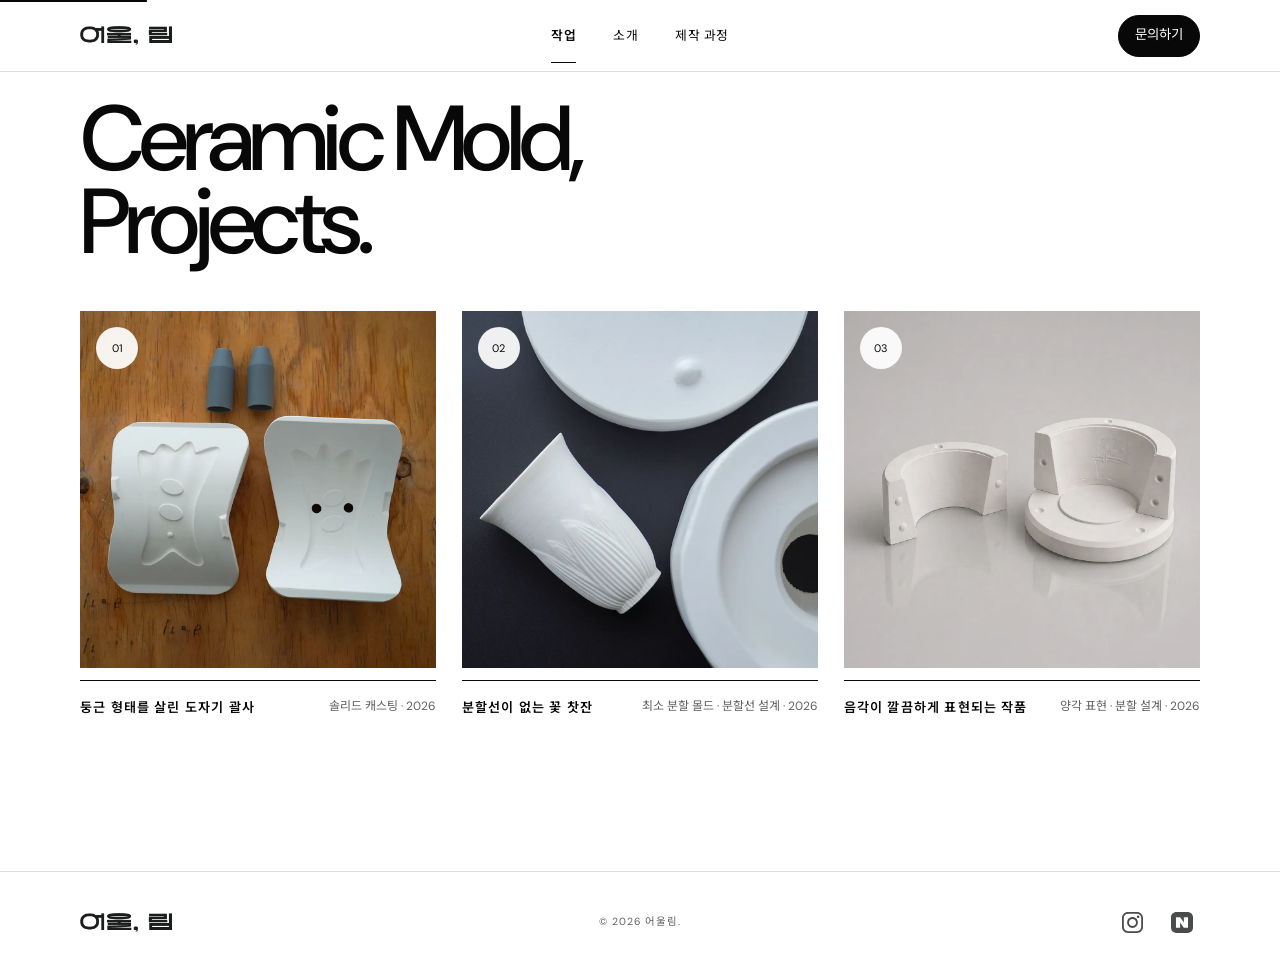
==== index.html @ 0dcd2a5d "Add favicon links across all site pages. Co-authored-by: Cursor <cursoragent@cursor.com>" ====
<!doctype html>
<html lang="ko">
<head>
  <meta charset="utf-8">
  <script src="js/site-root.js"></script>
  <meta name="viewport" content="width=device-width, initial-scale=1, viewport-fit=cover">
  <meta name="description" content="어울림 석고몰드 제작 포트폴리오">
  <meta name="theme-color" content="#f4f3ef">
  <link rel="canonical" href="https://www.eoulrimstudio.com/">
  <title>어울림 — 작업 포트폴리오</title>
  <link rel="icon" href="assets/object/favicon.png" type="image/png">
  <link rel="apple-touch-icon" href="assets/object/favicon.png">
  <link rel="preconnect" href="https://fonts.googleapis.com">
  <link rel="preconnect" href="https://fonts.gstatic.com" crossorigin>
  <link href="https://fonts.googleapis.com/css2?family=DM+Sans:wght@400;500;600&family=Noto+Sans+KR:wght@400;500;600&display=swap" rel="stylesheet">
  <link rel="stylesheet" href="css/common.css?v=15">
  <link rel="stylesheet" href="css/cross-browser.css?v=2">
  <link rel="stylesheet" href="css/responsive/common.css?v=16">
  <link rel="stylesheet" href="css/index.css?v=17">
  <link rel="stylesheet" href="css/responsive/index.css?v=16">
  <script src="js/layout.js" defer></script>
  <script src="js/prefetch-about-video.js?v=2" defer></script>
  <script src="script.js?v=2" defer></script>
</head>
<body id="top" class="inner-page">
  <a class="skip-link" href="#main">본문 바로가기</a>
  <div class="page-progress" aria-hidden="true"><i></i></div>

  <div data-site-header data-nav="work" data-header-variant="inner"></div>

  <main id="main" class="portfolio-page">
    <header class="portfolio-heading">
      <h1><span> Ceramic Mold,</span><span>Projects.</span></h1>
      <div class="portfolio-heading-meta">
        <button
          type="button"
          class="catalog-view-toggle"
          data-catalog-view-toggle
          aria-pressed="false"
          aria-label="2열 보기"
        >
          <img class="catalog-view-toggle__icon catalog-view-toggle__icon--dual" src="assets/object/two_button.svg" alt="" width="20" height="20">
          <img class="catalog-view-toggle__icon catalog-view-toggle__icon--single" src="assets/object/one_button.svg" alt="" width="20" height="20">
        </button>
      </div>
    </header>

    <section class="portfolio-catalog" data-portfolio-catalog aria-label="포트폴리오 목록"></section>
  </main>

  <div data-site-footer data-footer="light"></div>

  <a class="scroll-top" href="#top" aria-label="맨 위로"><span aria-hidden="true">↑</span></a>
</body>
</html>
---- css/common.css ----
/* 공통 스타일 — 색·간격 변수, 헤더, 푸터, 유틸리티 (모든 페이지) */

/* ==========================================================================
   디자인 변수 & 기본 초기화
   ========================================================================== */

:root {
  --bg: #fff;
  --paper: #f7f7f7;
  --ink: #080808;
  --muted: #606060;
  --line: #dedede;
  --accent: #080808;
  --dark: #050505;
  --pad: clamp(1.25rem, 4vw, 4.5rem);
  --page-gutter: max(var(--pad), calc((var(--viewport-width, 100vw) - 1120px) / 2));
  --sans: "DM Sans", "Noto Sans KR", sans-serif;
  --ease-smooth: cubic-bezier(0.16, 1, 0.3, 1);
  --ease-gentle: cubic-bezier(0.33, 1, 0.68, 1);
  --duration-fast: 0.45s;
  --duration-base: 0.7s;
  --duration-slow: 1.05s;
  --header-height: 72px;
  --header-gutter: clamp(2rem, 6vw, 6.5rem);
}

* {
  box-sizing: border-box;
}

html {
  scroll-behavior: smooth;
}

body {
  margin: 0;
  background: var(--bg);
  color: var(--ink);
  font-family: var(--sans);
  font-size: 16px;
  line-height: 1.6;
}

body.menu-open {
  overflow: hidden;
}

img {
  display: block;
  width: 100%;
  height: 100%;
  object-fit: cover;
}

a {
  color: inherit;
  text-decoration: none;
}

button {
  font: inherit;
}

.sr-only,
.skip-link {
  position: absolute;
  width: 1px;
  height: 1px;
  padding: 0;
  margin: -1px;
  overflow: hidden;
  clip: rect(0, 0, 0, 0);
  white-space: nowrap;
  border: 0;
}

.skip-link:focus {
  clip: auto;
  width: auto;
  height: auto;
  margin: 1rem;
  padding: 0.7rem 1rem;
  z-index: 200;
  background: #fff;
}

/* ==========================================================================
   공통 UI — 스크롤 진행 바, 커스텀 커서
   ========================================================================== */

.page-progress {
  position: fixed;
  top: 0;
  left: 0;
  right: 0;
  height: 2px;
  z-index: 300;
  pointer-events: none;
}

.page-progress i {
  display: block;
  width: 100%;
  height: 100%;
  background: var(--accent);
  transform: scaleX(0);
  transform-origin: left center;
  will-change: transform;
  transition: transform 0.18s var(--ease-gentle);
}

.cursor {
  position: fixed;
  z-index: 250;
  width: 18px;
  height: 18px;
  left: 0;
  top: 0;
  border-radius: 50%;
  background: #fff;
  mix-blend-mode: difference;
  pointer-events: none;
  opacity: 0;
  transform: translate3d(-50%, -50%, 0);
  transition:
    width var(--duration-fast) var(--ease-smooth),
    height var(--duration-fast) var(--ease-smooth),
    opacity 0.2s var(--ease-gentle),
    background var(--duration-fast) var(--ease-gentle);
}

html.custom-cursor,
html.custom-cursor * {
  cursor: none !important;
}

.cursor span {
  position: absolute;
  inset: 0;
  display: grid;
  place-items: center;
  font-size: 0;
  color: #000;
  font-weight: 600;
  letter-spacing: 0.12em;
}

.cursor.active {
  width: 76px;
  height: 76px;
  mix-blend-mode: normal;
}

.cursor.active span {
  font-size: 0.58rem;
}

/* ==========================================================================
   사이트 헤더 & 내비게이션
   ========================================================================== */

.site-header {
  position: fixed;
  left: 0;
  right: 0;
  top: 0;
  z-index: 100;
  height: 82px;
  padding: 0 var(--pad);
  display: grid;
  grid-template-columns: 1fr auto 1fr;
  align-items: center;
  color: #fff;
  border-bottom: 1px solid rgba(255, 255, 255, 0.25);
  transition:
    background var(--duration-base) var(--ease-gentle),
    color var(--duration-base) var(--ease-gentle),
    height var(--duration-base) var(--ease-smooth),
    border-color var(--duration-base) var(--ease-gentle),
    backdrop-filter var(--duration-base) var(--ease-gentle);
}

.site-header.scrolled {
  height: 68px;
  color: var(--ink);
  background: rgba(244, 243, 239, 0.92);
  border-color: var(--line);
  backdrop-filter: blur(12px);
}

.brand {
  display: inline-flex;
  width: max-content;
  line-height: 1;
}

.brand span {
  font-size: 1.2rem;
  font-weight: 600;
  letter-spacing: 0.13em;
}

.brand-logo {
  display: block;
  width: 5.75rem;
  height: auto;
  object-fit: contain;
  filter: none !important;
}

.brand-logo-white {
  display: none;
}

.desktop-nav {
  display: flex;
  gap: 2.3rem;
  font-size: 0.76rem;
  letter-spacing: 0.04em;
}

.desktop-nav a,
.header-contact {
  position: relative;
}

.desktop-nav a:after,
.header-contact:after {
  content: "";
  position: absolute;
  left: 0;
  right: 100%;
  bottom: -5px;
  height: 1px;
  background: currentColor;
  transition: right var(--duration-base) var(--ease-smooth);
}

.desktop-nav a:hover:after,
.header-contact:hover:after {
  right: 0;
}

.header-contact {
  justify-self: end;
  font-size: 0.8rem;
}

.menu-button,
.mobile-menu {
  display: none;
}

.eyebrow {
  margin: 0 0 2rem;
  font-size: 0.65rem;
  line-height: 1.3;
  font-weight: 600;
  letter-spacing: 0.18em;
  color: var(--muted);
}

.eyebrow.light {
  color: rgba(255, 255, 255, 0.72);
}

.project-wide {
  grid-column: 1/9;
}

.project-wide figure {
  aspect-ratio: 1.42;
}

.project-tall {
  grid-column: 9/13;
  margin-top: 16vw;
}

.project-tall figure {
  aspect-ratio: 0.72;
}

.project-square {
  grid-column: 2/7;
}

.project-square figure {
  aspect-ratio: 1;
}

.project-landscape {
  grid-column: 7/13;
  margin-top: 10vw;
}

.project-landscape figure {
  aspect-ratio: 1.35;
}

.project-offset {
  grid-column: 4/11;
}

.project-offset figure {
  aspect-ratio: 1.22;
}

.project-meta {
  display: grid;
  grid-template-columns: 1fr auto;
  gap: 0.15rem 1rem;
  padding-top: 1rem;
  border-top: 1px solid var(--ink);
  margin-top: 0.8rem;
}

.project-meta h3 {
  margin: 0;
  font-size: 0.8rem;
  letter-spacing: 0.1em;
  font-weight: 600;
  transition:
    letter-spacing var(--duration-slow) var(--ease-smooth),
    transform var(--duration-slow) var(--ease-smooth);
}

.project-meta p {
  margin: 0;
  color: var(--muted);
  font-size: 0.7rem;
  grid-row: 2;
}

.project-meta span {
  font-size: 0.65rem;
  grid-column: 2;
  grid-row: 1/3;
}

/* ==========================================================================
   스크롤 등장 애니메이션 & 키프레임
   ========================================================================== */

.reveal {
  opacity: 0;
  transform: translate3d(0, 28px, 0);
  transition:
    opacity var(--duration-slow) var(--ease-smooth),
    transform calc(var(--duration-slow) + 0.15s) var(--ease-smooth);
}

.reveal.is-revealed {
  opacity: 1;
  transform: translate3d(0, 0, 0);
}

.about-page .reveal {
  transition: none;
}

.reveal.visible {
  pointer-events: auto;
}

/* 내부 페이지 공통 — index·project 상단 여백, 푸터 */

.inner-page {
  background: var(--bg);
}

.inner-page .site-header,
.inner-page .site-header.scrolled,
.about-page .site-header,
.about-page .site-header.scrolled {
  padding-inline: var(--page-gutter);
}

.inner-page .site-footer,
.about-page .site-footer {
  padding-inline: var(--page-gutter);
}

.inner-header {
  color: var(--ink) !important;
  background: rgba(244, 243, 239, 0.94) !important;
  border-color: var(--line) !important;
}

.desktop-nav [aria-current="page"]:after {
  right: 0;
}

.inner-footer {
  padding: 2rem var(--page-gutter);
  border-top: 1px solid var(--line);
  display: grid;
  grid-template-columns: 1fr 1fr 1fr;
  align-items: end;
}

.inner-footer p {
  margin: 0;
  text-align: center;
  font-size: 0.58rem;
  color: var(--muted);
}

.inner-footer > a:last-child {
  justify-self: end;
  font-size: 0.62rem;
  letter-spacing: 0.1em;
}

.inner-footer--compact {
  grid-template-columns: 1fr 1fr;
}

.inner-footer--compact p {
  text-align: right;
}

.site-footer {
  padding: 2rem var(--page-gutter);
  border-top: 1px solid var(--line);
  display: grid;
  grid-template-columns: 1fr 1fr 1fr;
  align-items: center;
}

.site-footer p {
  margin: 0;
  text-align: center;
  color: var(--muted);
  font-size: 0.65rem;
  letter-spacing: 0.08em;
}

.site-footer--light .brand .brand-logo-black {
  opacity: 1;
}

.site-footer--light .brand .brand-logo-white {
  opacity: 0;
}

.site-footer--dark {
  border-top-color: rgba(255, 255, 255, 0.18);
}

.site-footer--dark p {
  color: rgba(255, 255, 255, 0.45);
}

.footer-social {
  justify-self: end;
  display: flex;
  flex-direction: row;
  flex-wrap: nowrap;
  align-items: center;
  gap: 0.85rem;
}

.footer-social-link {
  display: inline-flex;
  align-items: center;
  justify-content: center;
  width: 2.25rem;
  height: 2.25rem;
  min-height: 0;
  padding: 0;
  opacity: 0.88;
  transition: opacity var(--duration-fast) var(--ease-gentle);
}

.footer-social-link:hover,
.footer-social-link:focus-visible {
  opacity: 1;
}

.footer-social-link img {
  display: block;
  width: 1.35rem;
  height: 1.35rem;
  filter: none;
  object-fit: contain;
}

/* 가독성 & 터치·클릭 영역 크기 */

:where(a, button):focus-visible {
  outline: 2px solid var(--accent);
  outline-offset: 4px;
}

.brand small {
  font-size: 0.6rem;
}

.desktop-nav {
  font-size: 0.8rem;
}

.desktop-nav a:not(.nav-link--contact-bar),
.header-contact {
  display: flex;
  align-items: center;
  min-height: 44px;
}

.eyebrow {
  font-size: 0.72rem;
  line-height: 1.45;
}

.project-meta p {
  font-size: 0.75rem;
}

.project-meta span {
  font-size: 0.72rem;
}

.inner-footer p {
  font-size: 0.68rem;
}

.inner-footer > a:last-child {
  font-size: 0.72rem;
  display: flex;
  align-items: center;
  min-height: 44px;
}

/* 헤더 배경 */

.site-header.scrolled {
  background: rgba(255, 255, 255, 0.94);
}

.inner-header {
  background: rgba(255, 255, 255, 0.96) !important;
}

@keyframes heroIn {
  from {
    filter: brightness(0.82);
  }
  to {
    filter: none;
  }
}

/* 한글 줄바꿈 & 제목 균형 */

:where(h1, h2, h3) {
  text-wrap: balance;
  word-break: keep-all;
  overflow-wrap: normal;
}

:where(p, li, dd) {
  word-break: keep-all;
  overflow-wrap: break-word;
  text-wrap: pretty;
}

/* 부드러운 모션 — transition 이징 */

.brand {
  position: relative;
  width: 5.75rem;
  height: 1.21rem;
  flex: none;
}

.brand .brand-logo {
  display: block !important;
  position: absolute;
  inset: 0;
  width: 100%;
  height: auto;
  opacity: 1;
  transition: opacity var(--duration-base) var(--ease-gentle);
}

.brand .brand-logo-white {
  opacity: 0;
}

.site-header.scrolled .brand-logo-black,
.site-header.inner-header .brand-logo-black {
  opacity: 1;
}

.site-header.scrolled .brand-logo-white,
.site-header.inner-header .brand-logo-white {
  opacity: 0;
}

.desktop-nav a:after,
.header-contact:after {
  transition: right var(--duration-base) var(--ease-smooth);
}

/* 헤더 높이·좌우 여백 통일 (--header-height) */

.site-header,
.site-header.scrolled {
  height: var(--header-height);
  padding-inline: var(--header-gutter);
}

.portfolio-page,
.project-detail {
  padding-top: var(--header-height);
}

.desktop-nav [aria-current]:after {
  right: 0;
}

.desktop-nav a[aria-current] {
  font-weight: 600;
}

/* UI 마무리 — 문의하기 버튼, 포커스 스타일 */

.header-contact {
  min-height: 42px;
  padding: 0 1rem;
  border: 1px solid var(--ink);
  border-radius: 999px;
  gap: 0.25rem;
  font-size: 0.84rem;
  background: var(--ink);
  color: #fff;
  transition:
    background var(--duration-fast) var(--ease-gentle),
    color var(--duration-fast) var(--ease-gentle),
    border-color var(--duration-fast) var(--ease-gentle),
    transform var(--duration-fast) var(--ease-smooth);
}

.header-contact:after {
  display: none;
}

.header-contact:hover,
.header-contact:focus-visible {
  transform: translateY(-1px);
  background: #fff;
  color: var(--ink);
  border-color: var(--line);
}

.menu-button:focus-visible {
  outline-width: 1px;
  outline-offset: 2px;
}

/* 맨 위로 버튼 */

.scroll-top {
  --scroll-top-duration: 0.7s;
  position: fixed;
  right: var(--pad);
  bottom: clamp(1.5rem, 4vw, 2.5rem);
  z-index: 115;
  display: flex;
  align-items: center;
  justify-content: center;
  width: 44px;
  height: 44px;
  padding: 0;
  border: 0;
  background: rgba(255, 255, 255, 0.94);
  -webkit-backdrop-filter: blur(8px);
  backdrop-filter: blur(8px);
  box-shadow: 0 8px 24px rgba(8, 8, 8, 0.14);
  opacity: 0;
  visibility: hidden;
  pointer-events: none;
  transform: translateY(12px);
  transition:
    opacity var(--scroll-top-duration) var(--ease-gentle),
    transform var(--scroll-top-duration) var(--ease-gentle),
    visibility 0s linear var(--scroll-top-duration),
    box-shadow var(--duration-fast) var(--ease-gentle),
    background var(--duration-fast) var(--ease-gentle);
}

.scroll-top span {
  font-size: 1.05rem;
  line-height: 1;
  transform: translateY(-1px);
}

.scroll-top.is-visible {
  opacity: 1;
  visibility: visible;
  pointer-events: auto;
  transform: translateY(0);
  transition:
    opacity var(--scroll-top-duration) var(--ease-gentle),
    transform var(--scroll-top-duration) var(--ease-gentle),
    visibility 0s,
    box-shadow var(--duration-fast) var(--ease-gentle),
    background var(--duration-fast) var(--ease-gentle);
}

.scroll-top.is-visible.is-fading {
  opacity: 0;
  pointer-events: none;
  transform: translateY(10px);
  visibility: visible;
}

.scroll-top:hover,
.scroll-top:focus-visible {
  background: #fff;
  box-shadow: 0 10px 28px rgba(8, 8, 8, 0.18);
}
---- css/cross-browser.css ----
/* 브라우저 간 UI·정렬 보정 */

:root {
  --vh-full: 100vh;
  --vh-88: 88vh;
  --viewport-width: 100vw;
}

@supports (height: 100svh) {
  :root {
    --vh-full: 100svh;
    --vh-88: 88svh;
  }
}

@supports (width: 100dvw) {
  :root {
    --viewport-width: 100dvw;
  }
}

html {
  width: 100%;
  max-width: 100%;
  overflow-x: hidden;
  overflow-x: clip;
  -webkit-text-size-adjust: 100%;
  text-size-adjust: 100%;
}

body {
  width: 100%;
  max-width: 100%;
  overflow-x: hidden;
  overflow-x: clip;
  overscroll-behavior-x: none;
  -webkit-overflow-scrolling: touch;
  -webkit-font-smoothing: antialiased;
  -moz-osx-font-smoothing: grayscale;
  font-synthesis: none;
  text-rendering: optimizeLegibility;
}

body > :is(main, #main, .portfolio-page, .inner-page) {
  width: 100%;
  max-width: 100%;
  overflow-x: clip;
}

.site-header,
.site-footer,
.inner-footer {
  width: 100%;
  max-width: 100%;
}

@media (hover: none) and (pointer: coarse) {
  html,
  body {
    touch-action: pan-y pinch-zoom;
  }
}

button,
input,
textarea,
select {
  font: inherit;
  color: inherit;
}

button {
  appearance: none;
  -webkit-appearance: none;
  margin: 0;
  background: transparent;
  border: 0;
  padding: 0;
  cursor: pointer;
}

.site-header.scrolled,
.site-header.inner-header {
  -webkit-backdrop-filter: blur(12px);
}

.site-header .brand {
  grid-column: 1;
  justify-self: start;
  align-self: center;
}

.site-header .desktop-nav {
  grid-column: 2;
  justify-self: center;
  align-self: center;
  min-width: 0;
}

.site-header .header-contact {
  grid-column: 3;
  justify-self: end;
  align-self: center;
}

.site-header .menu-button {
  grid-column: 3;
  justify-self: end;
  align-self: center;
}

.desktop-nav a,
.header-contact,
.nav-link--contact-bar {
  line-height: 1.2;
}

:is(
  .site-header,
  .desktop-nav,
  .portfolio-heading,
  .portfolio-catalog,
  .portfolio-card,
  .section-head,
  .intro-grid,
  .studio,
  .principle-list,
  .process-list,
  .detail-heading,
  .detail-gallery
) {
  min-width: 0;
}

.site-footer,
.inner-footer {
  align-items: center;
}

@supports not (text-wrap: balance) {
  :where(h1, h2, h3) {
    text-wrap: wrap;
  }
}

@supports not (text-wrap: pretty) {
  :where(p, li, dd) {
    text-wrap: wrap;
  }
}
---- css/responsive/common.css ----
/* 공통 반응형 — 태블릿(900px 이하) & 모바일(640px 이하) */

.desktop-nav .nav-link--contact-bar {
  display: none;
}

@media (max-width: 900px) {
  .site-header .desktop-nav {
    justify-self: end;
  }

  .site-header .header-contact {
    grid-column: 3;
    justify-self: end;
  }

  .cursor {
    display: none;
  }

  .site-header {
    grid-template-columns: auto minmax(0, 1fr) auto;
    align-items: center;
    column-gap: 0.75rem;
  }

  .header-contact {
    display: flex;
    align-self: center;
    justify-self: end;
    min-height: 36px;
    padding: 0 0.85rem;
    font-size: clamp(0.68rem, 2.6vw, 0.76rem);
  }

  .desktop-nav {
    display: flex;
    justify-self: end;
    align-items: center;
    gap: clamp(0.25rem, 1.6vw, 0.65rem);
    min-width: 0;
    font-size: clamp(0.68rem, 2.6vw, 0.78rem);
    letter-spacing: 0.02em;
    white-space: nowrap;
  }

  .desktop-nav a {
    display: flex;
    align-items: center;
    justify-content: center;
    min-width: 36px;
    min-height: 36px;
    padding-inline: 0.12rem;
  }

  .desktop-nav a[href*="process"],
  .desktop-nav .nav-link--process,
  .desktop-nav .nav-link--contact-bar {
    display: none;
  }

  .site-header {
    width: 100%;
    max-width: 100%;
    overflow-x: clip;
  }

  .desktop-nav {
    overflow: hidden;
    max-width: 100%;
  }

  .menu-button {
    display: none;
    width: 44px;
    height: 44px;
    margin-right: 0;
    padding: 0;
    border: 0;
    background: none;
    flex-direction: column;
    justify-content: center;
    align-items: center;
    gap: 6px;
    color: inherit;
  }

  .menu-button i {
    display: block;
    width: 24px;
    height: 1px;
    background: currentColor;
    transition: transform var(--duration-base) var(--ease-smooth);
  }

  .menu-button[aria-expanded="true"] i:first-of-type {
    transform: translateY(3.5px) rotate(45deg);
  }

  .menu-button[aria-expanded="true"] i:last-of-type {
    transform: translateY(-3.5px) rotate(-45deg);
  }

  .mobile-menu {
    display: none;
    visibility: hidden;
    opacity: 0;
    pointer-events: none;
    transform: translateY(-10px);
    position: fixed;
    inset: var(--header-height) 0 auto;
    height: calc(100dvh - var(--header-height));
    min-height: calc(100vh - var(--header-height));
    z-index: 110;
    background: #fff;
    color: var(--ink);
    padding-inline: var(--header-gutter);
    overflow-y: auto;
    overscroll-behavior: contain;
    flex-direction: column;
    gap: 0;
    transition:
      opacity var(--duration-base) var(--ease-gentle),
      transform var(--duration-base) var(--ease-smooth),
      visibility 0s linear var(--duration-base);
  }

  .mobile-menu.open {
    visibility: visible;
    opacity: 1;
    pointer-events: auto;
    transform: none;
    transition-delay: 0s;
  }

  .mobile-menu a {
    display: flex;
    align-items: center;
    min-height: 64px;
    font-size: clamp(2.8rem, 13vw, 5rem);
    letter-spacing: -0.05em;
    line-height: 1.35;
    border-bottom: 1px solid var(--line);
    opacity: 0;
    transform: translateY(20px);
    transition:
      opacity var(--duration-base) var(--ease-gentle),
      transform calc(var(--duration-base) + 0.1s) var(--ease-smooth);
  }

  .mobile-menu.open a {
    opacity: 1;
    transform: none;
  }

  .mobile-menu.open a:nth-child(2) {
    transition-delay: 0.06s;
  }

  .mobile-menu.open a:nth-child(3) {
    transition-delay: 0.12s;
  }

  .mobile-menu.open a:nth-child(4) {
    transition-delay: 0.18s;
  }

  .mobile-menu a[aria-current] {
    font-weight: 600;
  }

  .site-header.scrolled {
    background: #fff;
    backdrop-filter: none;
    -webkit-backdrop-filter: none;
  }

  .site-header .brand {
    min-height: 0;
    height: 1.21rem;
    align-self: center;
    align-items: center;
    justify-content: center;
  }

  .site-header .brand-logo {
    inset: auto 0 auto 0;
    top: 50%;
    transform: translateY(-50%);
  }

  body.menu-open .site-header {
    background: #fff;
    color: var(--ink);
    border-color: var(--line);
    backdrop-filter: none;
    -webkit-backdrop-filter: none;
  }

  body.menu-open .site-header .brand-logo-black {
    opacity: 1;
  }

  body.menu-open .site-header .brand-logo-white {
    display: block !important;
    opacity: 0;
  }

  :root {
    --header-height: 62px;
    --header-gutter: var(--pad);
  }

  .site-header,
  .site-header.scrolled {
    height: var(--header-height);
    padding-inline: var(--header-gutter);
  }

  .portfolio-page,
  .project-detail {
    padding-top: var(--header-height);
  }

  .inner-footer {
    grid-template-columns: 1fr auto;
  }

  .inner-footer p {
    display: none;
  }
}

@media (max-width: 640px) {
  :root {
    --pad: 1.25rem;
  }

  .scroll-top {
    right: max(1.25rem, var(--pad));
    bottom: 1.25rem;
  }

  .inner-footer > a:last-child {
    font-size: 0.55rem;
  }
}

@media (prefers-reduced-motion: reduce) {
  html {
    scroll-behavior: auto;
  }

  .reveal {
    opacity: 1;
    transform: none;
    transition: none;
  }

  .scroll-top {
    transform: none;
    transition:
      opacity var(--duration-fast) var(--ease-gentle),
      visibility var(--duration-fast) var(--ease-gentle);
  }

  .scroll-top.is-visible {
    transform: none;
  }

  .hero-media {
    animation: none !important;
  }

  .cursor {
    display: none;
  }
}
---- css/index.css ----
/* 작업 목록 페이지 (index.html) */

/* --- 페이지 레이아웃 --- */

.portfolio-page {
  padding-inline: var(--page-gutter);
}

/* --- 상단 큰 제목 영역 (h1, 소제목) --- */

.portfolio-heading {
  min-height: clamp(170px, 18vw, 230px);
  padding: clamp(1rem, 2vw, 1.75rem) 0 3rem;
  display: grid;
  grid-template-columns: 1.5fr 0.5fr;
  align-content: end;
  gap: 3rem;
}

.portfolio-heading .eyebrow {
  grid-column: 1 / -1;
  margin-bottom: auto;
}

.portfolio-heading h1 {
  margin: 0;
  font-size: clamp(3.6rem, 7.2vw, 7.6rem);
  line-height: 0.9;
  letter-spacing: -0.06em;
  font-weight: 500;
}

.portfolio-heading h1 span {
  display: block;
  white-space: nowrap;
}

.portfolio-heading-meta {
  display: flex;
  align-items: center;
  justify-content: space-between;
  gap: 1rem;
  align-self: end;
  width: 100%;
  min-width: 0;
}

.portfolio-heading-meta p {
  margin: 0 0 0.4rem;
  color: var(--muted);
  font-size: 0.94rem;
  line-height: 1.75;
  flex: 1;
  min-width: 0;
}

.catalog-view-toggle {
  display: none;
  align-items: center;
  justify-content: center;
  width: 44px;
  height: 44px;
  margin-bottom: 0.4rem;
  padding: 0;
  border: 1px solid var(--line);
  background: transparent;
  color: inherit;
  flex-shrink: 0;
  cursor: pointer;
  transition:
    border-color var(--duration-fast) var(--ease-gentle),
    background var(--duration-fast) var(--ease-gentle);
}

.catalog-view-toggle__icon {
  display: block;
  width: 1.25rem;
  height: 1.25rem;
  object-fit: contain;
  filter: none;
}

.catalog-view-toggle__icon--single {
  display: none;
}

.catalog-view-toggle[aria-pressed="true"] .catalog-view-toggle__icon--dual {
  display: none;
}

.catalog-view-toggle[aria-pressed="true"] .catalog-view-toggle__icon--single {
  display: block;
}

.catalog-view-toggle[aria-pressed="true"] {
  border-color: var(--ink);
  background: var(--paper);
}

.catalog-view-toggle:hover,
.catalog-view-toggle:focus-visible {
  border-color: var(--ink);
}

/* --- 포트폴리오 카드 그리드 --- */

.portfolio-catalog {
  display: grid;
  grid-template-columns: repeat(3, minmax(0, 1fr));
  gap: clamp(3rem, 6vw, 6rem) clamp(1rem, 2vw, 2rem);
  padding-bottom: clamp(7rem, 12vw, 12rem);
}

.portfolio-card {
  display: block;
  min-width: 0;
}

.portfolio-card figure {
  position: relative;
  margin: 0;
  aspect-ratio: 1;
  overflow: hidden;
  background: #e7e7e7;
  isolation: isolate;
}

.portfolio-card figure:after {
  content: "프로젝트 보기";
  position: absolute;
  inset: 0;
  display: grid;
  place-items: center;
  background: rgba(17, 17, 15, 0.68);
  color: #fff;
  font-size: 0.7rem;
  letter-spacing: 0.08em;
  opacity: 0;
  transition: opacity var(--duration-slow) var(--ease-gentle);
}

.portfolio-card figure span {
  position: absolute;
  top: 1rem;
  left: 1rem;
  width: 42px;
  height: 42px;
  display: grid;
  place-items: center;
  border-radius: 50%;
  background: rgba(255, 255, 255, 0.92);
  font-size: 0.68rem;
  z-index: 2;
  transition: transform var(--duration-slow) var(--ease-smooth);
}

.portfolio-card img {
  transform: scale(1);
  transform-origin: center center;
  transition:
    transform calc(var(--duration-slow) + 0.1s) var(--ease-smooth),
    filter var(--duration-base) var(--ease-gentle);
}

.portfolio-card:hover img {
  transform: scale(1.055);
  filter: contrast(1.05);
}

.portfolio-card:hover figure:after {
  opacity: 1;
}

.portfolio-card:hover figure span {
  transform: rotate(12deg) scale(1.08);
}

.portfolio-card > div {
  display: flex;
  align-items: start;
  justify-content: space-between;
  gap: 1rem;
  padding-top: 1rem;
  border-top: 1px solid var(--ink);
  margin-top: 0.75rem;
  transform: none;
}

.portfolio-card h2 {
  margin: 0;
  font-size: 0.82rem;
  letter-spacing: 0.09em;
  font-weight: 600;
}

.portfolio-card p {
  margin: 0;
  color: var(--muted);
  font-size: 0.75rem;
  white-space: nowrap;
}

/* --- 하단 문의 유도 --- */

.catalog-cta {
  border-top: 1px solid var(--ink);
  padding: clamp(5rem, 8vw, 8rem) 0;
  display: grid;
  grid-template-columns: 1fr 1fr;
  align-items: center;
}

.catalog-cta p {
  margin: 0;
  color: var(--muted);
}

.catalog-cta a {
  font-size: clamp(1.35rem, 2.4vw, 2.6rem);
  letter-spacing: -0.03em;
  display: inline-flex;
  justify-content: flex-start;
  align-items: center;
  gap: 0.65rem;
  justify-self: end;
  min-height: 58px;
  border-bottom: 1px solid var(--ink);
  padding-bottom: 0.6rem;
}

.catalog-cta a span {
  flex-shrink: 0;
}
---- css/responsive/index.css ----
/* 작업 목록 반응형 — 태블릿(900px 이하) & 모바일(640px 이하) */

@media (max-width: 900px) {
  .portfolio-heading {
    grid-template-columns: minmax(0, 1fr) auto;
    align-items: end;
    min-height: 0;
    padding: 1.25rem 0 1.75rem;
    gap: 1rem 0.75rem;
  }

  .portfolio-heading h1 {
    grid-column: 1;
    grid-row: 1;
  }

  .portfolio-heading-meta {
    grid-column: 2;
    grid-row: 1;
    justify-self: end;
    align-self: end;
    width: auto;
  }

  .portfolio-heading-meta p {
    max-width: none;
  }

  .catalog-view-toggle {
    display: inline-flex;
    margin-bottom: 0;
    width: 36px;
    height: 36px;
  }

  .catalog-view-toggle__icon {
    width: 1rem;
    height: 1rem;
  }

  .portfolio-catalog {
    grid-template-columns: 1fr;
  }

  .portfolio-catalog.is-dual-column {
    grid-template-columns: repeat(2, minmax(0, 1fr));
  }
}

@media (max-width: 640px) {
  .portfolio-heading {
    padding: 0.85rem 0 1.25rem;
    gap: 0.75rem 0.5rem;
  }

  .catalog-view-toggle {
    width: 32px;
    height: 32px;
  }

  .catalog-view-toggle__icon {
    width: 0.9rem;
    height: 0.9rem;
  }

  .portfolio-heading h1 {
    font-size: clamp(2.9rem, 13vw, 4rem);
    line-height: 0.9;
    overflow-wrap: anywhere;
  }

  .portfolio-heading h1 span {
    white-space: normal;
  }

  .portfolio-heading-meta p {
    max-width: 22rem;
  }

  .portfolio-catalog {
    gap: 2.4rem;
  }

  .portfolio-catalog.is-dual-column {
    grid-template-columns: repeat(2, minmax(0, 1fr));
    gap: 2.4rem 0.85rem;
  }

  .portfolio-catalog.is-dual-column .portfolio-card h2 {
    font-size: clamp(0.68rem, 3.1vw, 0.78rem);
    line-height: 1.35;
    letter-spacing: 0.04em;
  }

  .portfolio-catalog.is-dual-column .portfolio-card p {
    margin-top: 0.25rem;
    font-size: clamp(0.62rem, 2.8vw, 0.72rem);
    white-space: normal;
  }

  .portfolio-catalog.is-dual-column .portfolio-card figure span {
    top: 0.65rem;
    left: 0.65rem;
    width: 32px;
    height: 32px;
    font-size: 0.58rem;
  }

  .portfolio-card > div {
    display: block;
    padding-top: 0.7rem;
    margin-top: 0.55rem;
  }

  .portfolio-card h2 {
    font-size: clamp(0.95rem, 4.2vw, 1.15rem);
    line-height: 1.3;
    letter-spacing: 0.02em;
  }

  .portfolio-card p {
    margin-top: 0.35rem;
    font-size: clamp(0.78rem, 3.4vw, 0.88rem);
    white-space: normal;
  }

  .portfolio-card figure span {
    top: 0.85rem;
    left: 0.85rem;
    width: 36px;
    height: 36px;
    font-size: 0.62rem;
  }

  .catalog-cta {
    grid-template-columns: 1fr;
    gap: 2rem;
  }

  .catalog-cta a {
    min-height: 64px;
    justify-self: start;
  }
}

@media (max-width: 640px) {
  .site-footer {
    grid-template-columns: 1fr auto;
    align-items: center;
    gap: 1.5rem;
  }

  .site-footer p {
    display: none;
  }

  .footer-social {
    gap: 0.75rem;
  }
}

@media (hover: none) {
  .portfolio-card:hover img {
    filter: none;
    transform: none;
  }
}
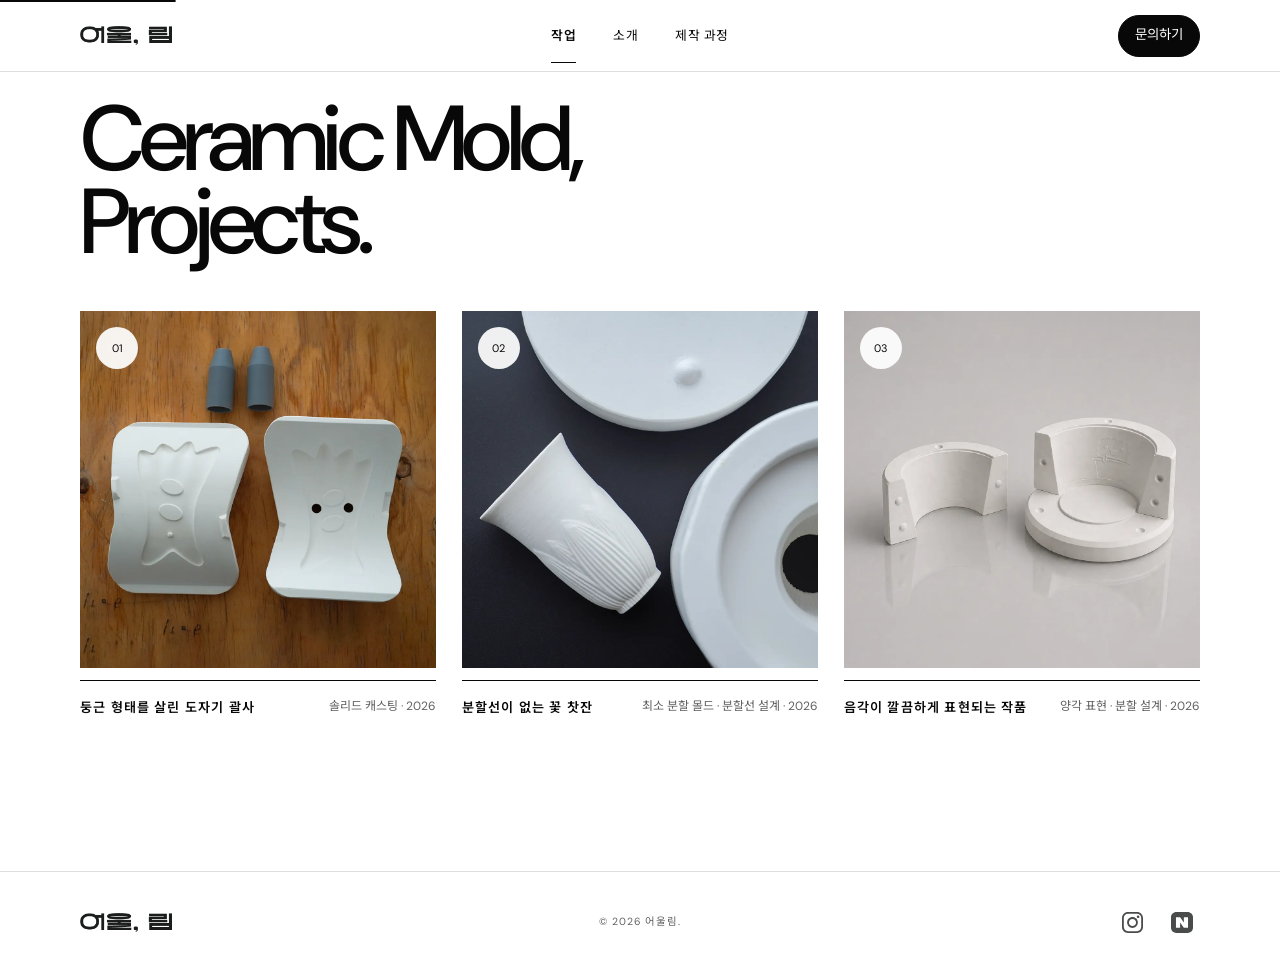
==== commit 781f402b: "Update site favicon to favicon_eoulrim.png. Co-authored-by: Cursor <cursoragent@cursor.com>" ====
--- a/index.html
+++ b/index.html
@@ -8,8 +8,8 @@
   <meta name="theme-color" content="#f4f3ef">
   <link rel="canonical" href="https://www.eoulrimstudio.com/">
   <title>어울림 — 작업 포트폴리오</title>
-  <link rel="icon" href="assets/object/favicon.png" type="image/png">
-  <link rel="apple-touch-icon" href="assets/object/favicon.png">
+  <link rel="icon" href="assets/object/favicon_eoulrim.png" type="image/png">
+  <link rel="apple-touch-icon" href="assets/object/favicon_eoulrim.png">
   <link rel="preconnect" href="https://fonts.googleapis.com">
   <link rel="preconnect" href="https://fonts.gstatic.com" crossorigin>
   <link href="https://fonts.googleapis.com/css2?family=DM+Sans:wght@400;500;600&family=Noto+Sans+KR:wght@400;500;600&display=swap" rel="stylesheet">
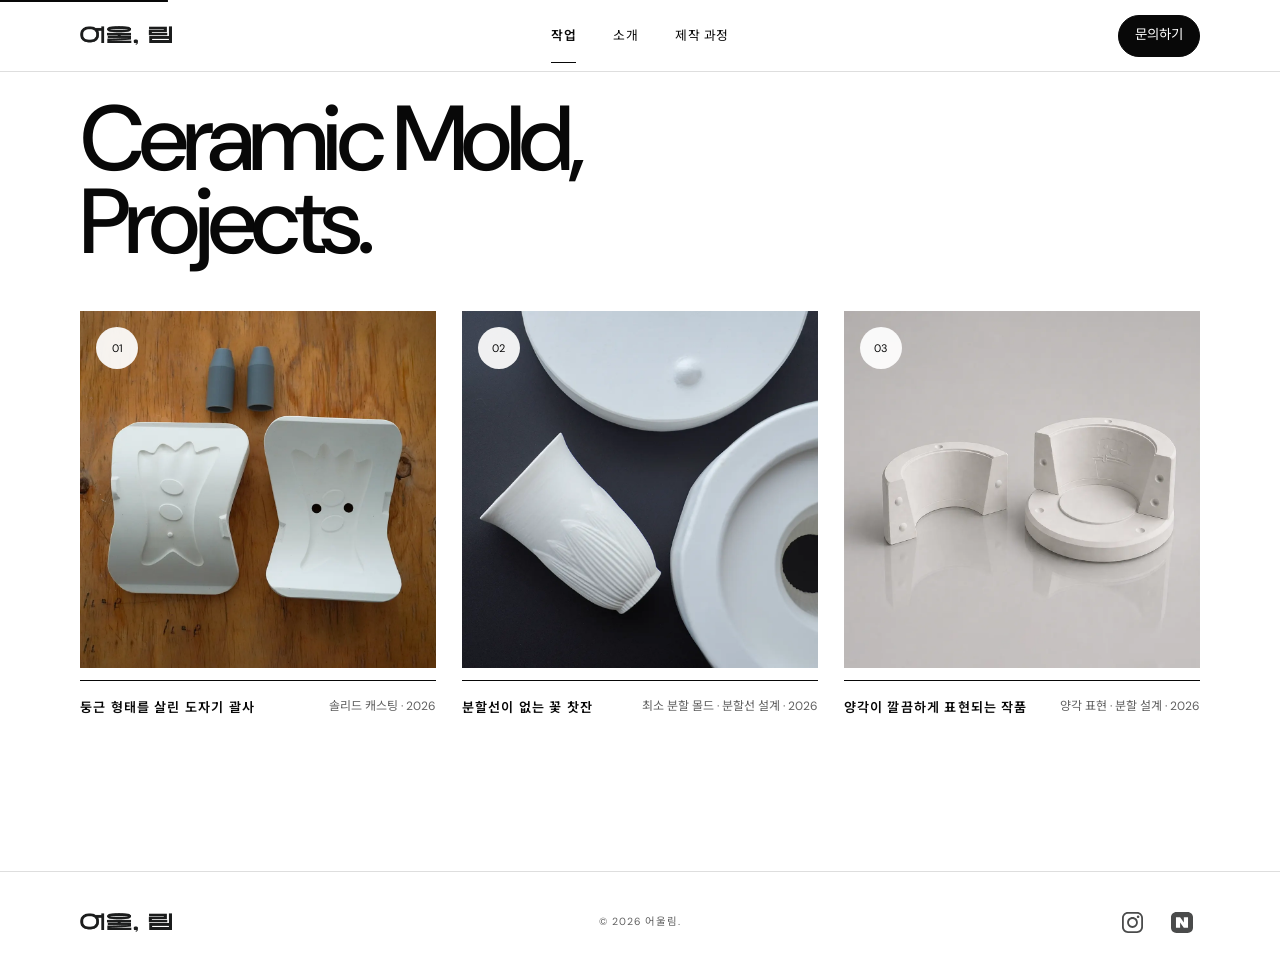
==== commit 21347253: "Move portfolio data to portfolio.json and load via fetch. Extract project entries into a JSON items " ====
--- a/index.html
+++ b/index.html
@@ -20,7 +20,7 @@
   <link rel="stylesheet" href="css/responsive/index.css?v=16">
   <script src="js/layout.js" defer></script>
   <script src="js/prefetch-about-video.js?v=2" defer></script>
-  <script src="script.js?v=2" defer></script>
+  <script src="script.js?v=3" defer></script>
 </head>
 <body id="top" class="inner-page">
   <a class="skip-link" href="#main">본문 바로가기</a>
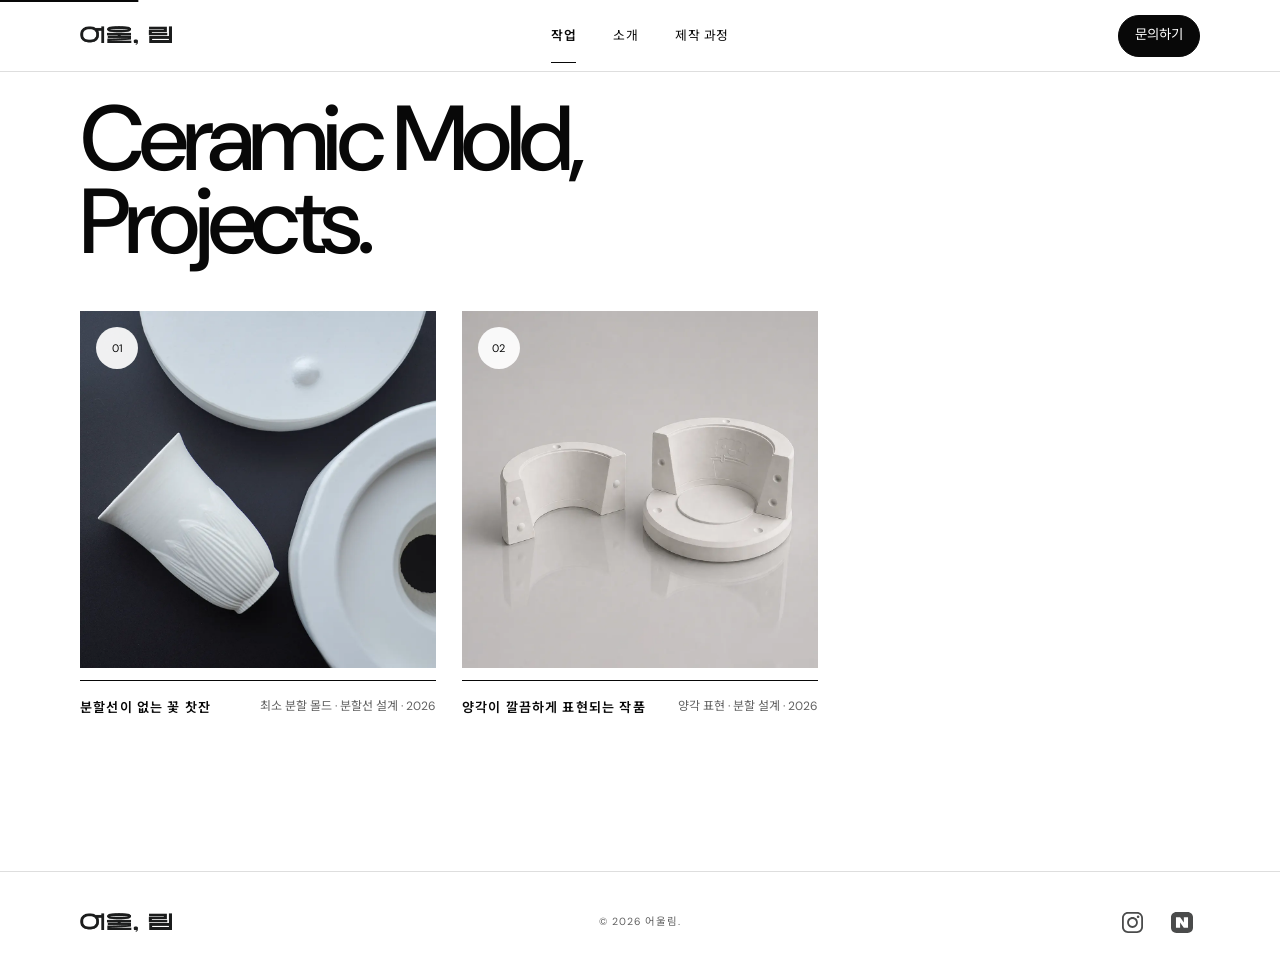
==== commit a4d06972: "Filter hidden portfolio items and show display numbers by list order Co-authored-by: Cursor <cursora" ====
--- a/index.html
+++ b/index.html
@@ -20,7 +20,7 @@
   <link rel="stylesheet" href="css/responsive/index.css?v=16">
   <script src="js/layout.js" defer></script>
   <script src="js/prefetch-about-video.js?v=2" defer></script>
-  <script src="script.js?v=3" defer></script>
+  <script src="script.js?v=4" defer></script>
 </head>
 <body id="top" class="inner-page">
   <a class="skip-link" href="#main">본문 바로가기</a>
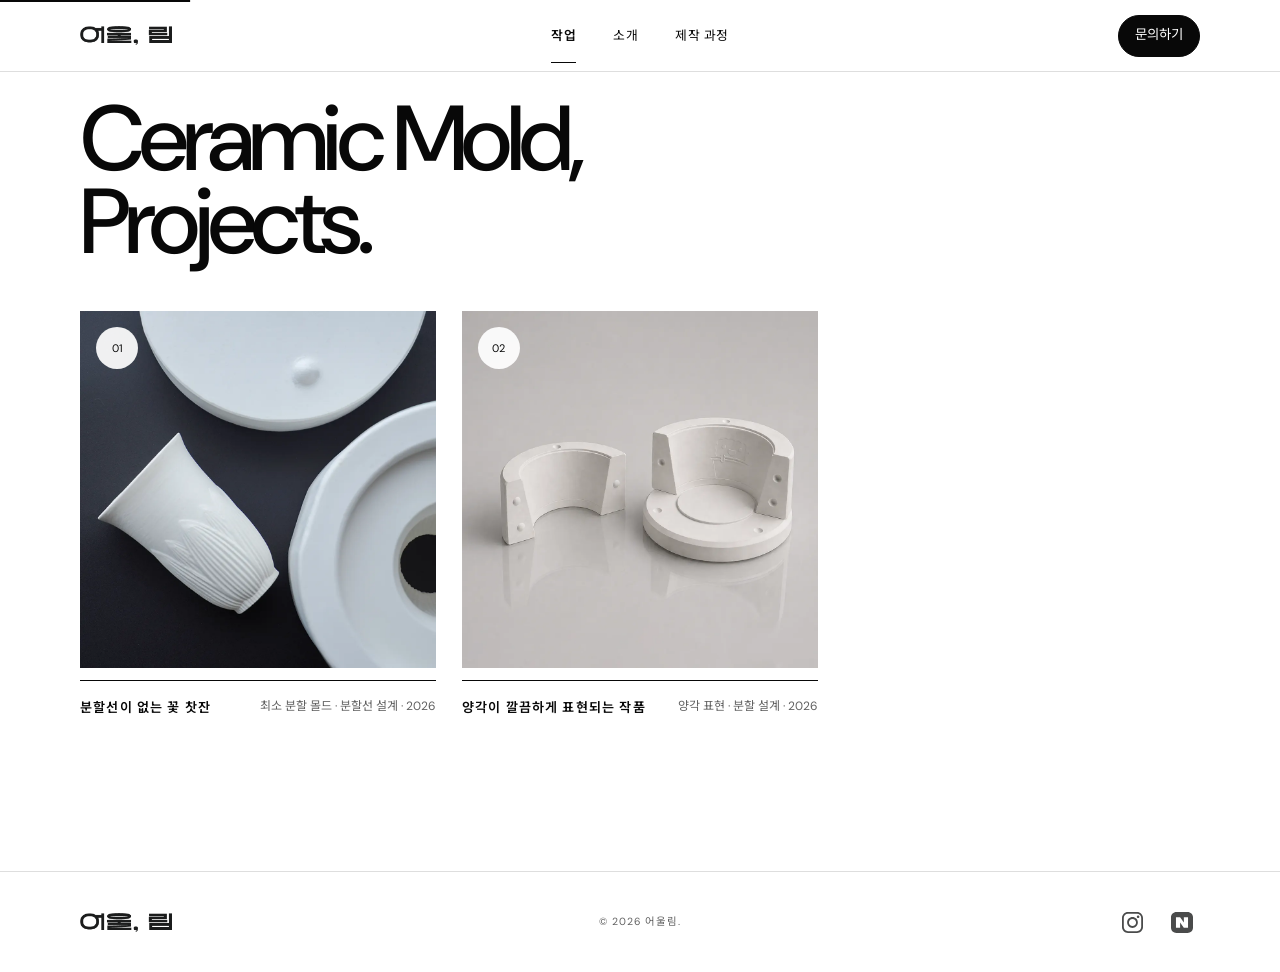
==== commit 4fd35fe0: "Show registration date on project detail instead of order number Co-authored-by: Cursor <cursoragent" ====
--- a/index.html
+++ b/index.html
@@ -20,7 +20,7 @@
   <link rel="stylesheet" href="css/responsive/index.css?v=16">
   <script src="js/layout.js" defer></script>
   <script src="js/prefetch-about-video.js?v=2" defer></script>
-  <script src="script.js?v=4" defer></script>
+  <script src="script.js?v=5" defer></script>
 </head>
 <body id="top" class="inner-page">
   <a class="skip-link" href="#main">본문 바로가기</a>
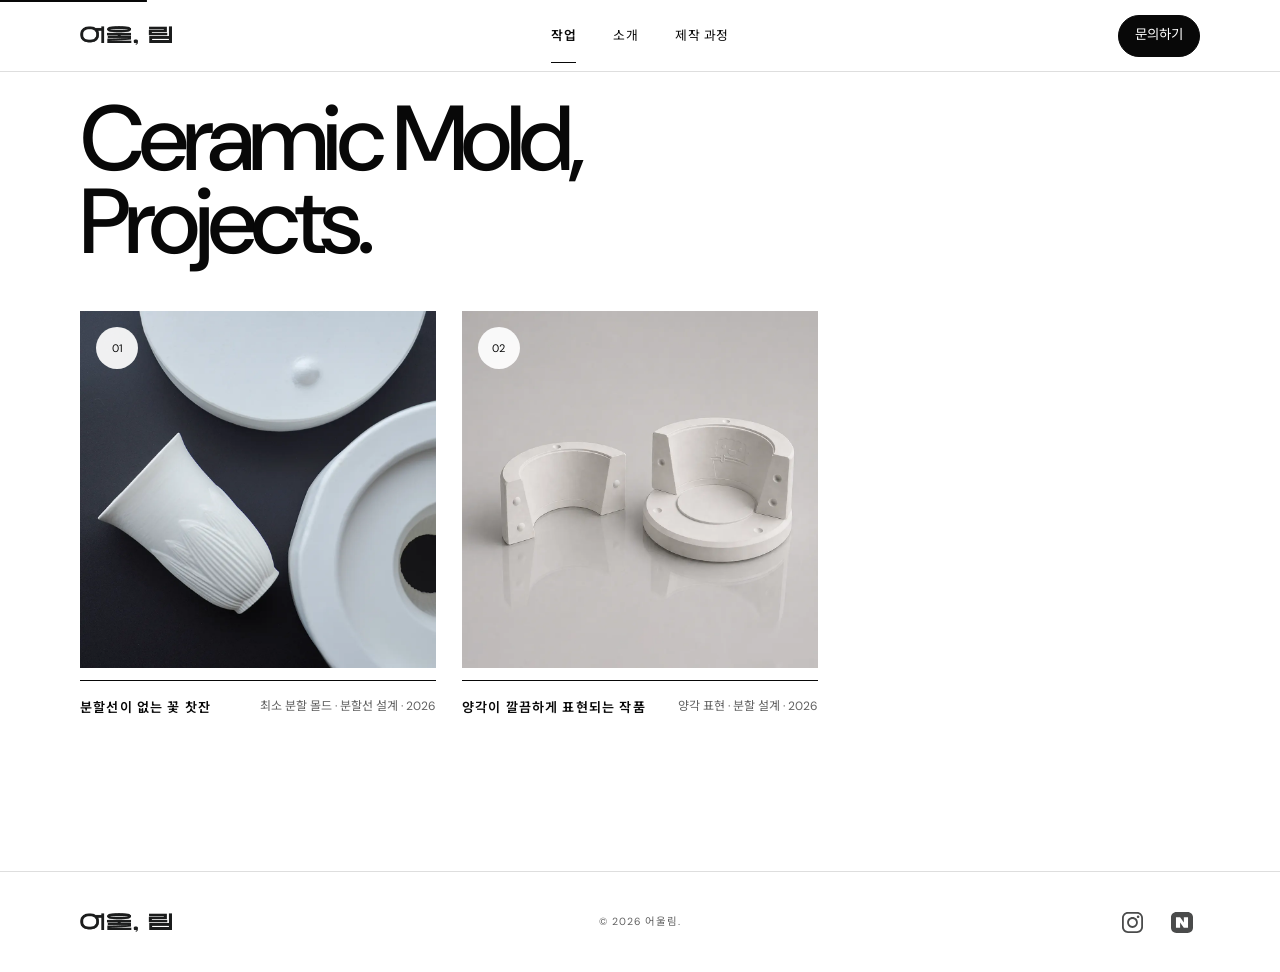
==== commit 901e0a76: "Revert "Show registration date on project detail instead of order number" This reverts commit 4fd35f" ====
--- a/index.html
+++ b/index.html
@@ -20,7 +20,7 @@
   <link rel="stylesheet" href="css/responsive/index.css?v=16">
   <script src="js/layout.js" defer></script>
   <script src="js/prefetch-about-video.js?v=2" defer></script>
-  <script src="script.js?v=5" defer></script>
+  <script src="script.js?v=4" defer></script>
 </head>
 <body id="top" class="inner-page">
   <a class="skip-link" href="#main">본문 바로가기</a>
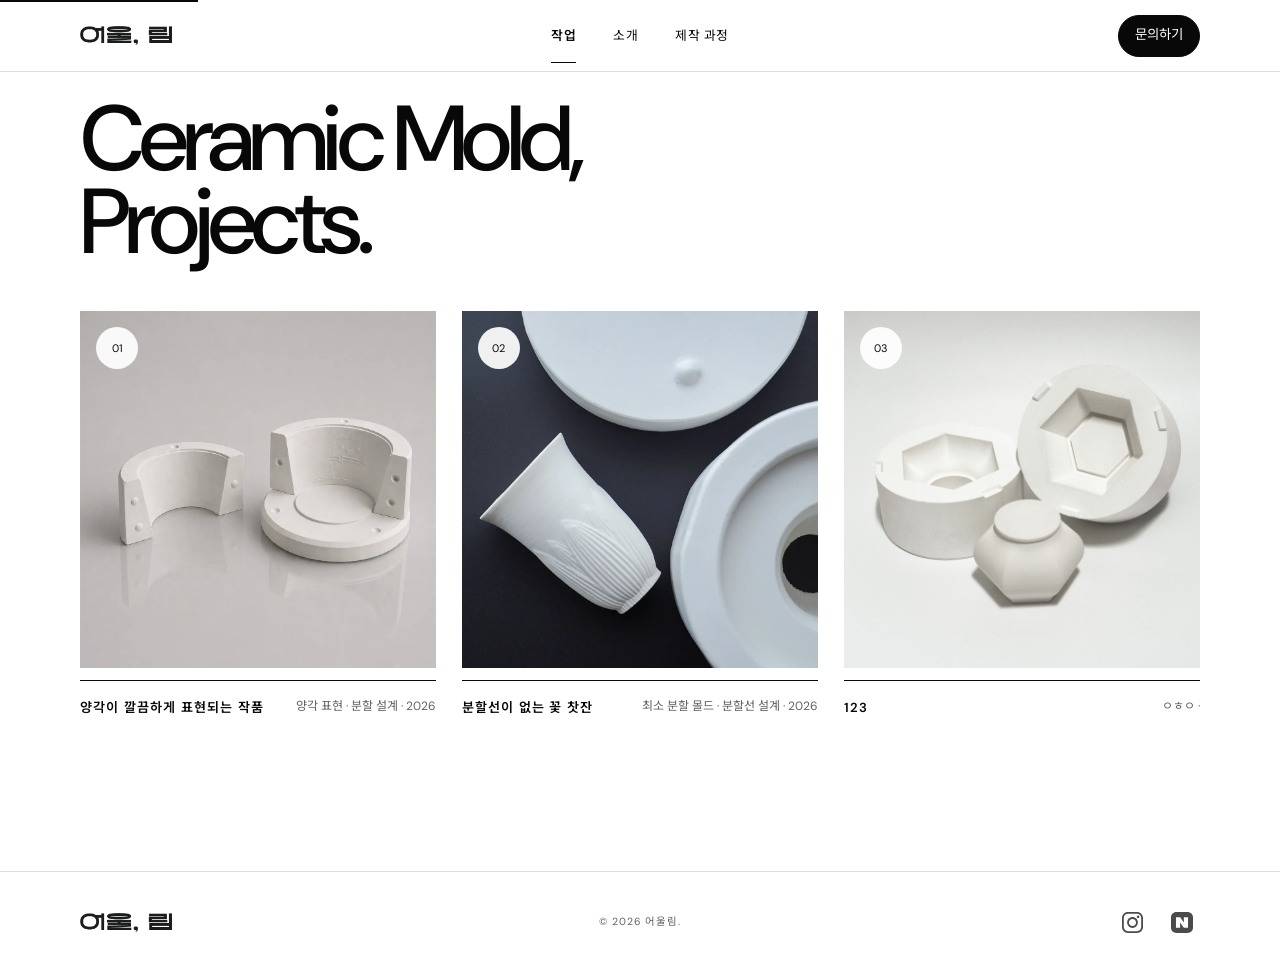
==== commit c03afcda: "Fall back to PNG when WebP portfolio images are missing Co-authored-by: Cursor <cursoragent@cursor.c" ====
--- a/index.html
+++ b/index.html
@@ -20,7 +20,7 @@
   <link rel="stylesheet" href="css/responsive/index.css?v=16">
   <script src="js/layout.js" defer></script>
   <script src="js/prefetch-about-video.js?v=2" defer></script>
-  <script src="script.js?v=4" defer></script>
+  <script src="script.js?v=5" defer></script>
 </head>
 <body id="top" class="inner-page">
   <a class="skip-link" href="#main">본문 바로가기</a>
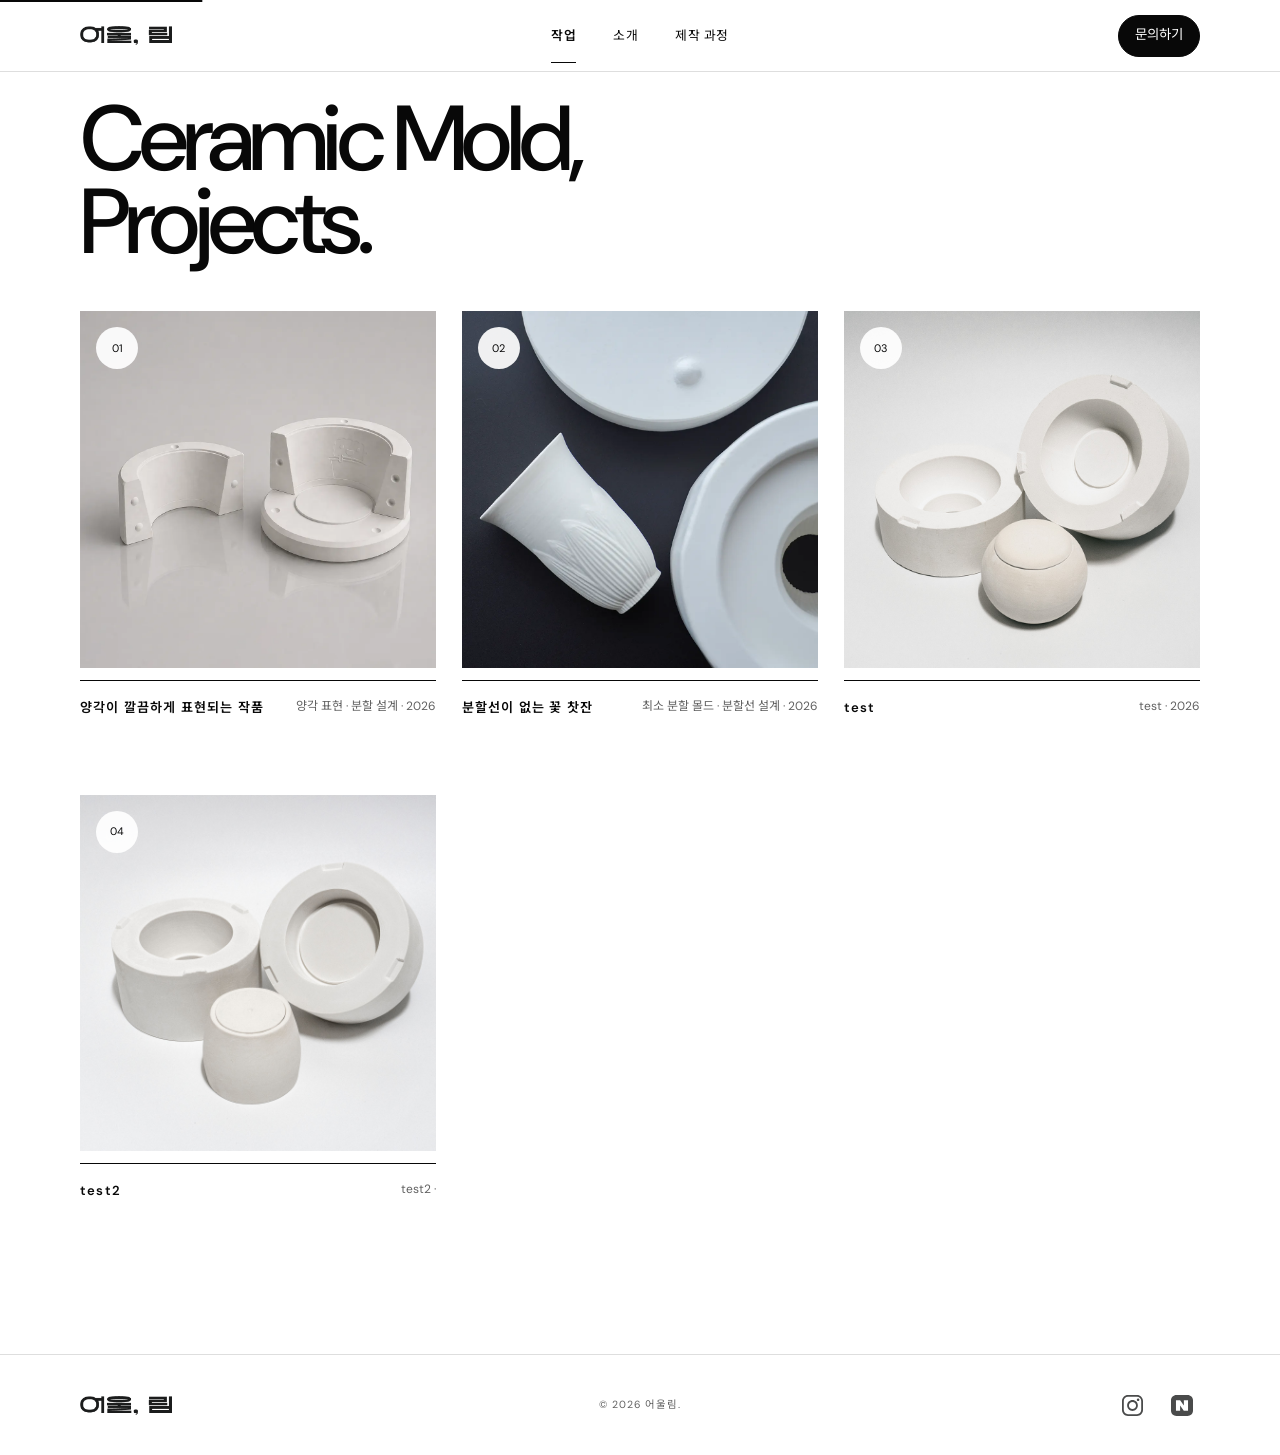
==== commit 8509f409: "Bypass CDN cache for portfolio.json and images on public site Co-authored-by: Cursor <cursoragent@cu" ====
--- a/index.html
+++ b/index.html
@@ -20,7 +20,7 @@
   <link rel="stylesheet" href="css/responsive/index.css?v=16">
   <script src="js/layout.js" defer></script>
   <script src="js/prefetch-about-video.js?v=2" defer></script>
-  <script src="script.js?v=5" defer></script>
+  <script src="script.js?v=6" defer></script>
 </head>
 <body id="top" class="inner-page">
   <a class="skip-link" href="#main">본문 바로가기</a>
